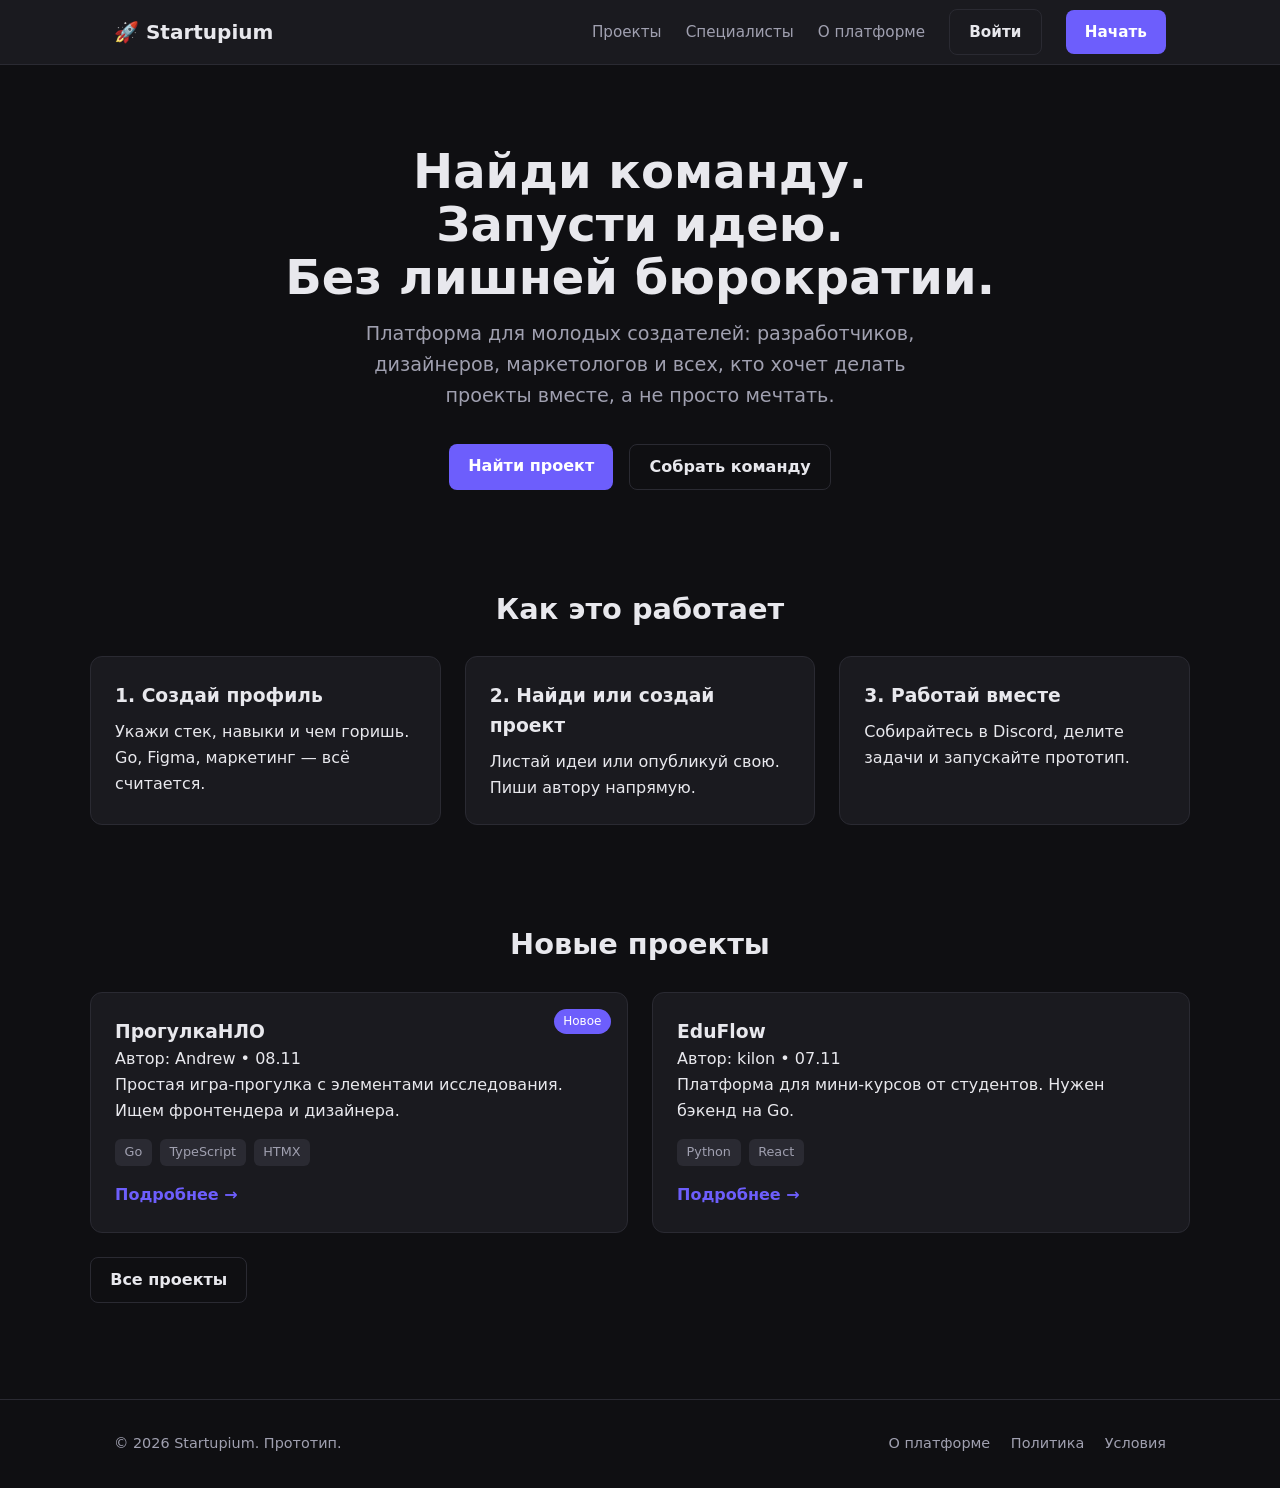
==== index.html @ 079ad67d "Add Startupium prototype website" ====
<!DOCTYPE html>
<html lang="ru">
<head>
  <meta charset="UTF-8">
  <meta name="viewport" content="width=device-width, initial-scale=1.0">
  <title>Startupium — Найди команду, инвесторов и партнёров</title>
  <link rel="stylesheet" href="styles.css">
  <link rel="icon" href="data:image/svg+xml,<svg xmlns='http://www.w3.org/2000/svg' viewBox='0 0 100 100'><text y='.9em' font-size='90'>🚀</text></svg>">
</head>
<body>
  <header>
    <nav class="container">
      <a href="index.html" class="logo">🚀 Startupium</a>
      <div class="nav-links">
        <a href="startups.html">Проекты</a>
        <a href="developers.html">Специалисты</a>
        <a href="about.html">О платформе</a>
        <a href="login.html" class="btn-outline">Войти</a>
        <a href="register.html" class="btn">Начать</a>
      </div>
    </nav>
  </header>

  <main>
    <section class="hero">
      <div class="container">
        <h1>Найди команду.<br>Запусти идею.<br>Без лишней бюрократии.</h1>
        <p>Платформа для молодых создателей: разработчиков, дизайнеров, маркетологов и всех, кто хочет делать проекты вместе, а не просто мечтать.</p>
        <div class="hero-actions">
          <a href="startups.html" class="btn">Найти проект</a>
          <a href="register.html" class="btn-outline">Собрать команду</a>
        </div>
      </div>
    </section>

    <section class="features container">
      <h2>Как это работает</h2>
      <div class="grid">
        <div class="card">
          <h3>1. Создай профиль</h3>
          <p>Укажи стек, навыки и чем горишь. Go, Figma, маркетинг — всё считается.</p>
        </div>
        <div class="card">
          <h3>2. Найди или создай проект</h3>
          <p>Листай идеи или опубликуй свою. Пиши автору напрямую.</p>
        </div>
        <div class="card">
          <h3>3. Работай вместе</h3>
          <p>Собирайтесь в Discord, делите задачи и запускайте прототип.</p>
        </div>
      </div>
    </section>

    <section class="preview container">
      <h2>Новые проекты</h2>
      <div class="cards-grid">
        <div class="project-card">
          <div class="badge">Новое</div>
          <h3>ПрогулкаНЛО</h3>
          <p>Автор: Andrew • 08.11</p>
          <p>Простая игра-прогулка с элементами исследования. Ищем фронтендера и дизайнера.</p>
          <div class="tags"><span>Go</span><span>TypeScript</span><span>HTMX</span></div>
          <a href="startups.html" class="link">Подробнее →</a>
        </div>
        <div class="project-card">
          <h3>EduFlow</h3>
          <p>Автор: kilon • 07.11</p>
          <p>Платформа для мини-курсов от студентов. Нужен бэкенд на Go.</p>
          <div class="tags"><span>Python</span><span>React</span></div>
          <a href="startups.html" class="link">Подробнее →</a>
        </div>
      </div>
      <a href="startups.html" class="btn-outline" style="margin-top: 1.5rem; display: inline-block;">Все проекты</a>
    </section>
  </main>

  <footer>
    <div class="container">
      <p>© 2026 Startupium. Прототип.</p>
      <div>
        <a href="about.html">О платформе</a>
        <a href="#">Политика</a>
        <a href="#">Условия</a>
      </div>
    </div>
  </footer>
</body>
</html>
---- styles.css ----
:root {
  --bg: #0f0f12;
  --surface: #1a1a1f;
  --text: #e8e8ed;
  --muted: #a0a0b0;
  --accent: #6d5efc;
  --accent-hover: #8577ff;
  --border: #2a2a32;
}

* { box-sizing: border-box; margin: 0; padding: 0; }
body {
  font-family: system-ui, -apple-system, BlinkMacSystemFont, "Segoe UI", Roboto, sans-serif;
  background: var(--bg);
  color: var(--text);
  line-height: 1.6;
}
.container { max-width: 1100px; margin: 0 auto; padding: 0 1.5rem; }
a { color: var(--accent); text-decoration: none; }
a:hover { color: var(--accent-hover); }

header {
  background: var(--surface);
  border-bottom: 1px solid var(--border);
  position: sticky; top: 0; z-index: 100;
}
nav {
  display: flex; justify-content: space-between; align-items: center;
  height: 64px;
}
.logo { font-weight: 700; font-size: 1.25rem; color: var(--text); }
.nav-links { display: flex; gap: 1.5rem; align-items: center; }
.nav-links a { color: var(--muted); font-size: 0.95rem; }
.nav-links a:hover { color: var(--text); }

.btn, .btn-outline {
  display: inline-block; padding: 0.6rem 1.2rem; border-radius: 8px;
  font-weight: 600; transition: all 0.2s;
}
.btn { background: var(--accent); color: white !important; }
.btn:hover { background: var(--accent-hover); }
.btn-outline { border: 1px solid var(--border); color: var(--text) !important; }
.btn-outline:hover { border-color: var(--accent); }

.hero {
  padding: 5rem 0 3rem;
  text-align: center;
}
.hero h1 { font-size: 3rem; line-height: 1.1; margin-bottom: 1rem; }
.hero p { font-size: 1.2rem; color: var(--muted); max-width: 600px; margin: 0 auto 2rem; }
.hero-actions { display: flex; gap: 1rem; justify-content: center; }

.features, .preview { padding: 3rem 0; }
h2 { font-size: 1.8rem; margin-bottom: 1.5rem; text-align: center; }
.grid { display: grid; grid-template-columns: repeat(auto-fit, minmax(280px, 1fr)); gap: 1.5rem; }
.card, .project-card {
  background: var(--surface);
  border: 1px solid var(--border);
  border-radius: 12px;
  padding: 1.5rem;
}
.card h3 { margin-bottom: 0.5rem; }
.cards-grid { display: grid; grid-template-columns: repeat(auto-fit, minmax(300px, 1fr)); gap: 1.5rem; }
.project-card { position: relative; }
.badge { position: absolute; top: 1rem; right: 1rem; background: var(--accent); color: white; font-size: 0.75rem; padding: 0.2rem 0.6rem; border-radius: 999px; }
.tags { display: flex; gap: 0.5rem; margin: 1rem 0; flex-wrap: wrap; }
.tags span { background: #2a2a32; padding: 0.2rem 0.6rem; border-radius: 6px; font-size: 0.8rem; color: var(--muted); }
.link { font-weight: 600; }

footer {
  border-top: 1px solid var(--border);
  padding: 2rem 0;
  margin-top: 3rem;
  color: var(--muted);
  font-size: 0.9rem;
}
footer .container { display: flex; justify-content: space-between; align-items: center; }
footer a { margin-left: 1rem; color: var(--muted); }

/* Forms */
.form-container {
  max-width: 400px; margin: 4rem auto; background: var(--surface);
  padding: 2rem; border-radius: 12px; border: 1px solid var(--border);
}
.form-container h1 { margin-bottom: 1.5rem; text-align: center; }
label { display: block; margin: 1rem 0 0.3rem; font-size: 0.9rem; }
input, textarea, select {
  width: 100%; padding: 0.7rem; border-radius: 8px; border: 1px solid var(--border);
  background: var(--bg); color: var(--text); font-size: 1rem;
}
input:focus, textarea:focus { outline: 2px solid var(--accent); }
.checkbox { display: flex; align-items: flex-start; gap: 0.5rem; margin: 1rem 0; font-size: 0.85rem; }
.checkbox input { width: auto; margin-top: 0.2rem; }

/* Lists */
.list { display: flex; flex-direction: column; gap: 1rem; }
.person-card, .startup-card {
  background: var(--surface); border: 1px solid var(--border); border-radius: 12px;
  padding: 1.2rem; display: flex; gap: 1rem; align-items: flex-start;
}
.avatar { width: 48px; height: 48px; border-radius: 50%; background: var(--accent); display: flex; align-items: center; justify-content: center; font-weight: 700; flex-shrink: 0; }
.meta { color: var(--muted); font-size: 0.85rem; margin-top: 0.3rem; }

@media (max-width: 700px) {
  .hero h1 { font-size: 2.2rem; }
  nav { flex-direction: column; height: auto; padding: 1rem 0; gap: 1rem; }
  .nav-links { flex-wrap: wrap; justify-content: center; }
  footer .container { flex-direction: column; gap: 1rem; text-align: center; }
}
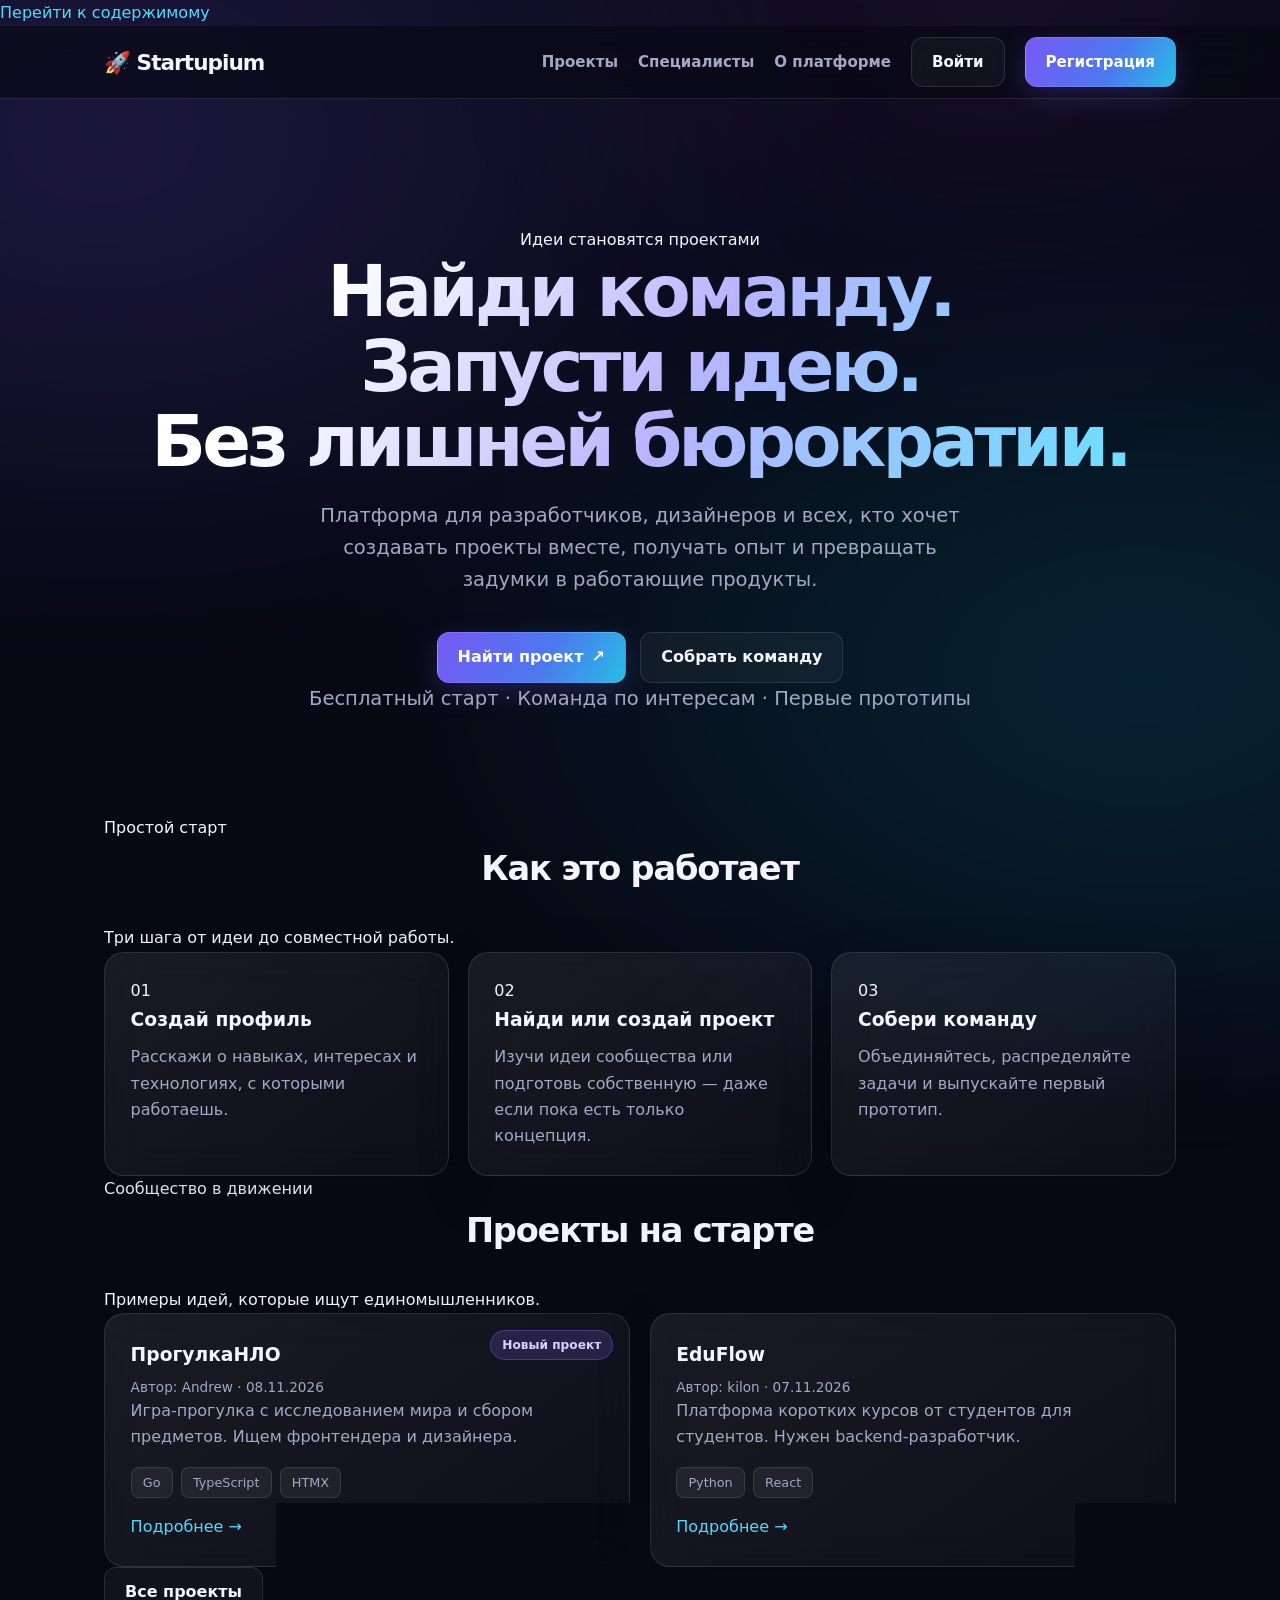
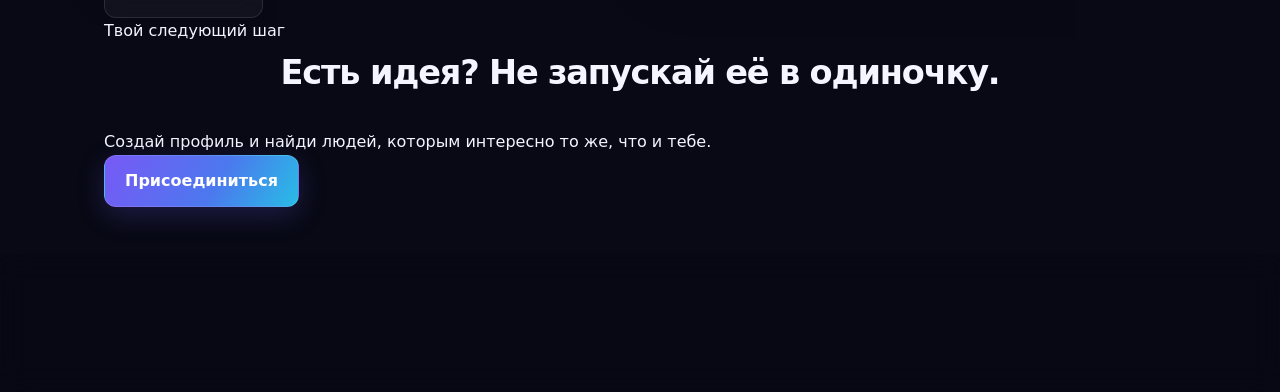
==== commit dac9e890: "Complete responsive Startupium prototype and authentication demo" ====
--- a/index.html
+++ b/index.html
@@ -1,87 +1,90 @@
-<!DOCTYPE html>
+<!doctype html>
 <html lang="ru">
 <head>
   <meta charset="UTF-8">
-  <meta name="viewport" content="width=device-width, initial-scale=1.0">
-  <title>Startupium — Найди команду, инвесторов и партнёров</title>
+  <meta name="viewport" content="width=device-width, initial-scale=1">
+  <meta name="theme-color" content="#080914">
+  <meta name="description" content="Startupium — место, где создатели находят команду, объединяются вокруг идей и запускают первые проекты.">
+  <title>Startupium — Найди команду. Запусти идею.</title>
+  <link rel="icon" href="data:image/svg+xml,<svg xmlns='http://www.w3.org/2000/svg' viewBox='0 0 100 100'><text y='.9em' font-size='90'>🚀</text></svg>">
   <link rel="stylesheet" href="styles.css">
-  <link rel="icon" href="data:image/svg+xml,<svg xmlns='http://www.w3.org/2000/svg' viewBox='0 0 100 100'><text y='.9em' font-size='90'>🚀</text></svg>">
 </head>
 <body>
-  <header>
-    <nav class="container">
-      <a href="index.html" class="logo">🚀 Startupium</a>
+  <a class="skip-link" href="#main">Перейти к содержимому</a>
+  <header class="site-header">
+    <nav class="container site-nav" aria-label="Основная навигация">
+      <a class="logo" href="index.html" aria-label="Startupium — главная">🚀 Startupium</a>
       <div class="nav-links">
         <a href="startups.html">Проекты</a>
         <a href="developers.html">Специалисты</a>
         <a href="about.html">О платформе</a>
-        <a href="login.html" class="btn-outline">Войти</a>
-        <a href="register.html" class="btn">Начать</a>
+        <a class="btn-outline" href="login.html">Войти</a>
+        <a class="btn" href="register.html">Регистрация</a>
       </div>
     </nav>
   </header>
 
-  <main>
+  <main id="main">
     <section class="hero">
-      <div class="container">
-        <h1>Найди команду.<br>Запусти идею.<br>Без лишней бюрократии.</h1>
-        <p>Платформа для молодых создателей: разработчиков, дизайнеров, маркетологов и всех, кто хочет делать проекты вместе, а не просто мечтать.</p>
+      <div class="container hero-content">
+        <span class="eyebrow">Идеи становятся проектами</span>
+        <h1>Найди команду.<br>Запусти идею.<br><span>Без лишней бюрократии.</span></h1>
+        <p>Платформа для разработчиков, дизайнеров и всех, кто хочет создавать проекты вместе, получать опыт и превращать задумки в работающие продукты.</p>
         <div class="hero-actions">
-          <a href="startups.html" class="btn">Найти проект</a>
-          <a href="register.html" class="btn-outline">Собрать команду</a>
+          <a class="btn" href="startups.html">Найти проект <span aria-hidden="true">↗</span></a>
+          <a class="btn-outline" href="register.html">Собрать команду</a>
         </div>
+        <p class="hero-note">Бесплатный старт · Команда по интересам · Первые прототипы</p>
       </div>
     </section>
 
-    <section class="features container">
-      <h2>Как это работает</h2>
+    <section class="section container" aria-labelledby="how-title">
+      <div class="section-heading">
+        <span class="eyebrow">Простой старт</span>
+        <h2 id="how-title">Как это работает</h2>
+        <p>Три шага от идеи до совместной работы.</p>
+      </div>
       <div class="grid">
-        <div class="card">
-          <h3>1. Создай профиль</h3>
-          <p>Укажи стек, навыки и чем горишь. Go, Figma, маркетинг — всё считается.</p>
-        </div>
-        <div class="card">
-          <h3>2. Найди или создай проект</h3>
-          <p>Листай идеи или опубликуй свою. Пиши автору напрямую.</p>
-        </div>
-        <div class="card">
-          <h3>3. Работай вместе</h3>
-          <p>Собирайтесь в Discord, делите задачи и запускайте прототип.</p>
-        </div>
+        <article class="card"><span class="step-number">01</span><h3>Создай профиль</h3><p>Расскажи о навыках, интересах и технологиях, с которыми работаешь.</p></article>
+        <article class="card"><span class="step-number">02</span><h3>Найди или создай проект</h3><p>Изучи идеи сообщества или подготовь собственную — даже если пока есть только концепция.</p></article>
+        <article class="card"><span class="step-number">03</span><h3>Собери команду</h3><p>Объединяйтесь, распределяйте задачи и выпускайте первый прототип.</p></article>
       </div>
     </section>
 
-    <section class="preview container">
-      <h2>Новые проекты</h2>
+    <section class="section container" aria-labelledby="projects-title">
+      <div class="section-heading">
+        <span class="eyebrow">Сообщество в движении</span>
+        <h2 id="projects-title">Проекты на старте</h2>
+        <p>Примеры идей, которые ищут единомышленников.</p>
+      </div>
       <div class="cards-grid">
-        <div class="project-card">
-          <div class="badge">Новое</div>
-          <h3>ПрогулкаНЛО</h3>
-          <p>Автор: Andrew • 08.11</p>
-          <p>Простая игра-прогулка с элементами исследования. Ищем фронтендера и дизайнера.</p>
+        <article class="project-card">
+          <span class="badge">Новый проект</span>
+          <h3>ПрогулкаНЛО</h3><p class="meta">Автор: Andrew · 08.11.2026</p>
+          <p>Игра-прогулка с исследованием мира и сбором предметов. Ищем фронтендера и дизайнера.</p>
           <div class="tags"><span>Go</span><span>TypeScript</span><span>HTMX</span></div>
-          <a href="startups.html" class="link">Подробнее →</a>
-        </div>
-        <div class="project-card">
-          <h3>EduFlow</h3>
-          <p>Автор: kilon • 07.11</p>
-          <p>Платформа для мини-курсов от студентов. Нужен бэкенд на Go.</p>
+          <a class="text-link" href="startups.html">Подробнее <span aria-hidden="true">→</span></a>
+        </article>
+        <article class="project-card">
+          <h3>EduFlow</h3><p class="meta">Автор: kilon · 07.11.2026</p>
+          <p>Платформа коротких курсов от студентов для студентов. Нужен backend-разработчик.</p>
           <div class="tags"><span>Python</span><span>React</span></div>
-          <a href="startups.html" class="link">Подробнее →</a>
-        </div>
+          <a class="text-link" href="startups.html">Подробнее <span aria-hidden="true">→</span></a>
+        </article>
       </div>
-      <a href="startups.html" class="btn-outline" style="margin-top: 1.5rem; display: inline-block;">Все проекты</a>
+      <div class="center-actions"><a class="btn-outline" href="startups.html">Все проекты</a></div>
+    </section>
+
+    <section class="cta-panel container">
+      <div><span class="eyebrow">Твой следующий шаг</span><h2>Есть идея? Не запускай её в одиночку.</h2><p>Создай профиль и найди людей, которым интересно то же, что и тебе.</p></div>
+      <a class="btn" href="register.html">Присоединиться</a>
     </section>
   </main>
 
-  <footer>
-    <div class="container">
-      <p>© 2026 Startupium. Прототип.</p>
-      <div>
-        <a href="about.html">О платформе</a>
-        <a href="#">Политика</a>
-        <a href="#">Условия</a>
-      </div>
+  <footer class="site-footer">
+    <div class="container footer-inner">
+      <p>© 2026 Startupium. Демонстрационный прототип.</p>
+      <nav aria-label="Информация"><a href="about.html">О платформе</a><a href="privacy.html">Конфиденциальность</a><a href="terms.html">Условия</a></nav>
     </div>
   </footer>
 </body>
--- a/styles.css
+++ b/styles.css
@@ -1,109 +1,68 @@
-:root {
-  --bg: #0f0f12;
-  --surface: #1a1a1f;
-  --text: #e8e8ed;
-  --muted: #a0a0b0;
-  --accent: #6d5efc;
-  --accent-hover: #8577ff;
-  --border: #2a2a32;
-}
-
-* { box-sizing: border-box; margin: 0; padding: 0; }
-body {
-  font-family: system-ui, -apple-system, BlinkMacSystemFont, "Segoe UI", Roboto, sans-serif;
-  background: var(--bg);
-  color: var(--text);
-  line-height: 1.6;
-}
-.container { max-width: 1100px; margin: 0 auto; padding: 0 1.5rem; }
-a { color: var(--accent); text-decoration: none; }
-a:hover { color: var(--accent-hover); }
-
-header {
-  background: var(--surface);
-  border-bottom: 1px solid var(--border);
-  position: sticky; top: 0; z-index: 100;
-}
-nav {
-  display: flex; justify-content: space-between; align-items: center;
-  height: 64px;
-}
-.logo { font-weight: 700; font-size: 1.25rem; color: var(--text); }
-.nav-links { display: flex; gap: 1.5rem; align-items: center; }
-.nav-links a { color: var(--muted); font-size: 0.95rem; }
-.nav-links a:hover { color: var(--text); }
-
-.btn, .btn-outline {
-  display: inline-block; padding: 0.6rem 1.2rem; border-radius: 8px;
-  font-weight: 600; transition: all 0.2s;
-}
-.btn { background: var(--accent); color: white !important; }
-.btn:hover { background: var(--accent-hover); }
-.btn-outline { border: 1px solid var(--border); color: var(--text) !important; }
-.btn-outline:hover { border-color: var(--accent); }
-
-.hero {
-  padding: 5rem 0 3rem;
-  text-align: center;
-}
-.hero h1 { font-size: 3rem; line-height: 1.1; margin-bottom: 1rem; }
-.hero p { font-size: 1.2rem; color: var(--muted); max-width: 600px; margin: 0 auto 2rem; }
-.hero-actions { display: flex; gap: 1rem; justify-content: center; }
-
-.features, .preview { padding: 3rem 0; }
-h2 { font-size: 1.8rem; margin-bottom: 1.5rem; text-align: center; }
-.grid { display: grid; grid-template-columns: repeat(auto-fit, minmax(280px, 1fr)); gap: 1.5rem; }
-.card, .project-card {
-  background: var(--surface);
-  border: 1px solid var(--border);
-  border-radius: 12px;
-  padding: 1.5rem;
-}
-.card h3 { margin-bottom: 0.5rem; }
-.cards-grid { display: grid; grid-template-columns: repeat(auto-fit, minmax(300px, 1fr)); gap: 1.5rem; }
-.project-card { position: relative; }
-.badge { position: absolute; top: 1rem; right: 1rem; background: var(--accent); color: white; font-size: 0.75rem; padding: 0.2rem 0.6rem; border-radius: 999px; }
-.tags { display: flex; gap: 0.5rem; margin: 1rem 0; flex-wrap: wrap; }
-.tags span { background: #2a2a32; padding: 0.2rem 0.6rem; border-radius: 6px; font-size: 0.8rem; color: var(--muted); }
-.link { font-weight: 600; }
-
-footer {
-  border-top: 1px solid var(--border);
-  padding: 2rem 0;
-  margin-top: 3rem;
-  color: var(--muted);
-  font-size: 0.9rem;
-}
-footer .container { display: flex; justify-content: space-between; align-items: center; }
-footer a { margin-left: 1rem; color: var(--muted); }
-
-/* Forms */
-.form-container {
-  max-width: 400px; margin: 4rem auto; background: var(--surface);
-  padding: 2rem; border-radius: 12px; border: 1px solid var(--border);
-}
-.form-container h1 { margin-bottom: 1.5rem; text-align: center; }
-label { display: block; margin: 1rem 0 0.3rem; font-size: 0.9rem; }
-input, textarea, select {
-  width: 100%; padding: 0.7rem; border-radius: 8px; border: 1px solid var(--border);
-  background: var(--bg); color: var(--text); font-size: 1rem;
-}
-input:focus, textarea:focus { outline: 2px solid var(--accent); }
-.checkbox { display: flex; align-items: flex-start; gap: 0.5rem; margin: 1rem 0; font-size: 0.85rem; }
-.checkbox input { width: auto; margin-top: 0.2rem; }
-
-/* Lists */
-.list { display: flex; flex-direction: column; gap: 1rem; }
-.person-card, .startup-card {
-  background: var(--surface); border: 1px solid var(--border); border-radius: 12px;
-  padding: 1.2rem; display: flex; gap: 1rem; align-items: flex-start;
-}
-.avatar { width: 48px; height: 48px; border-radius: 50%; background: var(--accent); display: flex; align-items: center; justify-content: center; font-weight: 700; flex-shrink: 0; }
-.meta { color: var(--muted); font-size: 0.85rem; margin-top: 0.3rem; }
-
-@media (max-width: 700px) {
-  .hero h1 { font-size: 2.2rem; }
-  nav { flex-direction: column; height: auto; padding: 1rem 0; gap: 1rem; }
-  .nav-links { flex-wrap: wrap; justify-content: center; }
-  footer .container { flex-direction: column; gap: 1rem; text-align: center; }
-}+:root{--bg:#080914;--surface:rgba(18,20,38,.62);--surface-solid:#141629;--text:#f4f5ff;--muted:#a4a8c4;--accent:#8b6cff;--accent-2:#4bdcff;--border:rgba(255,255,255,.11);--glass:rgba(255,255,255,.055);--success:#52d6a0;--danger:#ff718c}
+*{box-sizing:border-box;margin:0;padding:0}
+html{scroll-behavior:smooth}
+body{font-family:Inter,ui-sans-serif,system-ui,-apple-system,BlinkMacSystemFont,"Segoe UI",sans-serif;background:var(--bg);color:var(--text);line-height:1.65;min-height:100vh;overflow-x:hidden;isolation:isolate}
+body:before,body:after{content:"";position:fixed;inset:-20%;z-index:-1;pointer-events:none;filter:blur(65px);opacity:.7}
+body:before{background:radial-gradient(ellipse at 20% 25%,rgba(124,92,255,.28),transparent 38%),radial-gradient(ellipse at 78% 68%,rgba(0,205,255,.2),transparent 40%);animation:ambientDrift 24s ease-in-out infinite alternate}
+body:after{background:radial-gradient(ellipse at 70% 10%,rgba(168,85,247,.14),transparent 32%);animation:ambientDrift 30s ease-in-out infinite alternate-reverse}
+@keyframes ambientDrift{0%{transform:translate3d(-2%,0,0) scale(1)}100%{transform:translate3d(2%,2%,0) scale(1.12)}}
+@keyframes fadeUp{from{opacity:0;transform:translateY(18px)}to{opacity:1;transform:translateY(0)}}
+@keyframes pulseGlow{0%,100%{box-shadow:0 8px 28px rgba(124,92,255,.22)}50%{box-shadow:0 12px 38px rgba(75,220,255,.25)}}
+@keyframes spin{to{transform:rotate(360deg)}}
+.container{width:min(1120px,100%);margin-inline:auto;padding-inline:1.5rem}
+a{color:var(--accent-2);text-decoration:none;transition:color .22s ease,opacity .22s ease}
+a:hover{color:#b7a8ff}
+header{position:sticky;top:0;z-index:20;background:rgba(8,9,20,.64);backdrop-filter:blur(22px);-webkit-backdrop-filter:blur(22px);border-bottom:1px solid var(--border)}
+nav{min-height:72px;display:flex;justify-content:space-between;align-items:center;gap:1rem}
+.logo{font-size:1.35rem;font-weight:850;letter-spacing:-.045em;color:var(--text)}
+.nav-links{display:flex;align-items:center;gap:1.25rem;flex-wrap:wrap}
+.nav-links a{color:var(--muted);font-size:.94rem;font-weight:550}
+.nav-links a:hover{color:var(--text)}
+.btn,.btn-outline{display:inline-flex;align-items:center;justify-content:center;gap:.5rem;padding:.72rem 1.25rem;border-radius:12px;font:inherit;font-weight:700;cursor:pointer;transition:transform .22s ease,box-shadow .22s ease,border-color .22s ease,background .22s ease; text-decoration:none}
+.btn{border:1px solid rgba(255,255,255,.12);background:linear-gradient(120deg,#7859f6,#4b79ee 58%,#28bde5);color:white!important;box-shadow:0 8px 28px rgba(103,91,240,.24)}
+.btn:hover{transform:translateY(-2px);box-shadow:0 14px 34px rgba(103,91,240,.34)}
+.btn:active,.btn-outline:active{transform:translateY(0) scale(.98)}
+.btn-outline{border:1px solid var(--border);background:rgba(255,255,255,.045);color:var(--text)!important;backdrop-filter:blur(12px)}
+.btn-outline:hover{border-color:rgba(139,108,255,.6);background:rgba(139,108,255,.1);transform:translateY(-2px)}
+.hero{padding:clamp(5rem,10vw,8rem) 0 4rem;text-align:center}
+.hero .container{animation:fadeUp .8s both}
+.hero h1{font-size:clamp(2.55rem,6vw,4.5rem);line-height:1.04;letter-spacing:-.055em;margin-bottom:1.35rem;background:linear-gradient(120deg,#fff 20%,#b8b4ff 55%,#65e3ff);-webkit-background-clip:text;background-clip:text;color:transparent}
+.hero p{max-width:680px;margin:0 auto 2.2rem;color:var(--muted);font-size:clamp(1.03rem,2vw,1.22rem)}
+.hero-actions{display:flex;justify-content:center;gap:.9rem;flex-wrap:wrap}
+.features,.preview{padding:3.5rem 0}
+h2{font-size:clamp(1.6rem,3vw,2.1rem);letter-spacing:-.035em;text-align:center;margin-bottom:1.8rem}
+.grid,.cards-grid{display:grid;grid-template-columns:repeat(auto-fit,minmax(min(100%,270px),1fr));gap:1.2rem}
+.card,.project-card,.person-card,.startup-card,.form-container{background:linear-gradient(145deg,rgba(255,255,255,.075),rgba(255,255,255,.025));backdrop-filter:blur(20px);-webkit-backdrop-filter:blur(20px);border:1px solid var(--border);border-radius:20px;box-shadow:0 18px 55px rgba(0,0,0,.16)}
+.card,.project-card{padding:1.6rem;transition:transform .28s ease,border-color .28s ease,background .28s ease;animation:fadeUp .65s both}
+.card:hover,.project-card:hover,.person-card:hover,.startup-card:hover{transform:translateY(-5px);border-color:rgba(139,108,255,.4);background-color:rgba(255,255,255,.07)}
+.card h3{margin-bottom:.55rem}.card p,.project-card p{color:var(--muted)}
+.cards-grid{grid-template-columns:repeat(auto-fit,minmax(min(100%,310px),1fr))}
+.project-card{position:relative}.badge{position:absolute;right:1rem;top:1rem;padding:.24rem .7rem;border-radius:99px;background:rgba(139,108,255,.18);border:1px solid rgba(139,108,255,.35);color:#d9d0ff;font-size:.76rem;font-weight:700}
+.tags{display:flex;gap:.5rem;flex-wrap:wrap;margin:1rem 0}.tags span{padding:.25rem .7rem;border-radius:8px;background:rgba(255,255,255,.055);border:1px solid var(--border);color:var(--muted);font-size:.8rem}
+.link{font-weight:700}
+footer{margin-top:3rem;padding:2rem 0;border-top:1px solid var(--border);background:rgba(8,9,20,.42);backdrop-filter:blur(16px);color:var(--muted);font-size:.9rem}
+footer .container{display:flex;justify-content:space-between;align-items:center;gap:1rem}footer a{margin-left:1rem;color:var(--muted)}
+.form-container{width:min(460px,calc(100% - 2rem));margin:clamp(2rem,7vh,4.5rem) auto;padding:clamp(1.4rem,5vw,2.35rem);animation:fadeUp .65s both}
+.form-container h1{text-align:center;font-size:2rem;letter-spacing:-.04em;margin-bottom:.35rem}
+.form-subtitle{text-align:center;color:var(--muted);margin-bottom:1.7rem}
+.form-container label:not(.checkbox){display:block;margin:1rem 0 .4rem;font-size:.9rem;font-weight:650;color:#e6e7f5}
+input,textarea,select{width:100%;padding:.85rem 1rem;border:1px solid rgba(255,255,255,.12);border-radius:12px;background:rgba(5,7,18,.45);color:var(--text);font:inherit;outline:none;transition:border-color .2s,box-shadow .2s,background .2s}
+input::placeholder{color:#737994}
+input:focus,textarea:focus,select:focus{border-color:var(--accent);background:rgba(5,7,18,.65);box-shadow:0 0 0 4px rgba(139,108,255,.13)}
+input[aria-invalid=true]{border-color:var(--danger)}
+.checkbox{display:flex;align-items:flex-start;gap:.65rem;margin:1rem 0;color:var(--muted);font-size:.82rem;line-height:1.45}
+.checkbox input{width:17px;height:17px;flex:0 0 17px;margin-top:.12rem;accent-color:var(--accent)}
+.form-submit{width:100%;margin-top:1.1rem;min-height:48px}
+.form-submit[disabled]{opacity:.7;cursor:wait}
+.form-message{display:none;margin-top:1rem;padding:.8rem 1rem;border-radius:12px;font-size:.9rem}
+.form-message.is-visible{display:block;animation:fadeUp .25s both}
+.form-message.error{color:#ffc0cc;background:rgba(255,85,120,.1);border:1px solid rgba(255,113,140,.25)}
+.form-message.success{color:#a9f5d4;background:rgba(65,210,150,.1);border:1px solid rgba(82,214,160,.25)}
+.form-footnote{text-align:center;margin-top:1.4rem;color:var(--muted);font-size:.9rem}
+.prototype-note{margin-top:1rem;padding:.8rem 1rem;border:1px solid rgba(255,204,112,.2);border-radius:12px;background:rgba(255,190,80,.06);color:#d9c9a7;font-size:.78rem}
+.list{display:flex;flex-direction:column;gap:1rem}
+.person-card,.startup-card{display:flex;align-items:flex-start;gap:1rem;padding:1.3rem;transition:transform .25s,border-color .25s}
+.avatar{width:52px;height:52px;flex:0 0 52px;border-radius:16px;display:grid;place-items:center;background:linear-gradient(135deg,var(--accent),var(--accent-2));font-weight:800;font-size:1.1rem}
+.meta{color:var(--muted);font-size:.85rem;margin-top:.3rem}
+@media(max-width:700px){nav{padding-block:1rem;flex-direction:column}.nav-links{justify-content:center;gap:.75rem}.hero{padding-top:4rem}.hero h1{font-size:2.65rem}footer .container{flex-direction:column;text-align:center}footer a{margin:0 .45rem}.person-card,.startup-card{padding:1rem}}
+@media(prefers-reduced-motion:reduce){*,*::before,*::after{scroll-behavior:auto!important;animation-duration:.01ms!important;animation-iteration-count:1!important;transition-duration:.01ms!important}}
